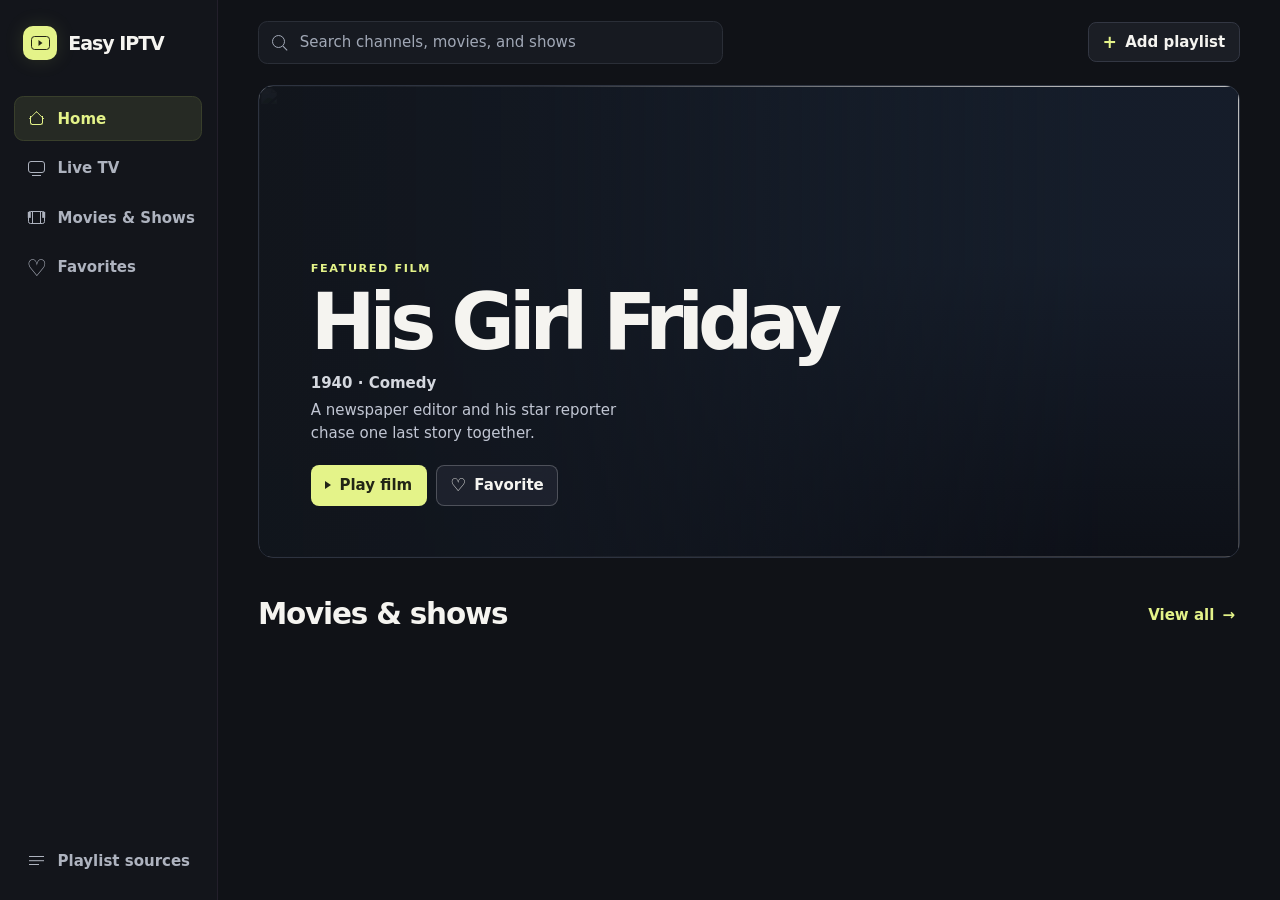
==== index.html @ d3984324 "Add files via upload" ====
<!doctype html>
<html lang="en">
<head>
  <meta charset="utf-8">
  <meta name="viewport" content="width=device-width, initial-scale=1">
  <meta name="color-scheme" content="dark">
  <meta name="theme-color" content="#101217">
  <title>Easy IPTV</title>
  <link rel="icon" href="assets/icon.png" type="image/png">
  <link rel="manifest" href="manifest.webmanifest">
  <link rel="stylesheet" href="styles.css">
  <script defer src="vendor/hls.min.js"></script>
  <script type="module" src="app.js"></script>
</head>
<body>
  <a class="skip-link" href="#main-content">Skip to content</a>
  <div class="app-shell">
    <aside class="sidebar">
      <button type="button" class="brand" data-view="home" aria-label="Easy IPTV home">
        <span class="brand-mark" aria-hidden="true"><span></span></span>
        <span>Easy IPTV</span>
      </button>

      <nav class="navigation" aria-label="Main navigation">
        <button type="button" data-view="home" aria-current="page">
          <span class="icon icon-home" aria-hidden="true"></span><span>Home</span>
        </button>
        <button type="button" data-view="live">
          <span class="icon icon-tv" aria-hidden="true"></span><span>Live TV</span>
        </button>
        <button type="button" data-view="catalog">
          <span class="icon icon-film" aria-hidden="true"></span><span>Movies &amp; Shows</span>
        </button>
        <button type="button" data-view="favorites">
          <span class="icon icon-heart" aria-hidden="true">♡</span><span>Favorites</span>
        </button>
      </nav>

      <button type="button" class="sidebar-sources" data-open-sources>
        <span class="icon icon-sources" aria-hidden="true"></span><span>Playlist sources</span>
      </button>
    </aside>

    <main id="main-content" tabindex="-1">
      <header class="topbar">
        <div class="search-box" role="search">
          <span class="icon icon-search" aria-hidden="true"></span>
          <input type="search" id="search" aria-label="Search channels, movies, and shows" placeholder="Search channels, movies, and shows" autocomplete="off">
          <button type="button" id="search-clear" class="icon-button" aria-label="Clear search" hidden>×</button>
        </div>
        <button type="button" class="button button-outline header-source" data-open-sources>
          <span aria-hidden="true">+</span> Add playlist
        </button>
      </header>

      <div class="content">
        <section data-panel="home" aria-label="Home">
          <article class="hero" aria-labelledby="hero-title">
            <img id="hero-image" src="assets/earth-night.jpg" alt="" width="2400" height="1597" fetchpriority="high">
            <div class="hero-content">
              <p id="hero-kicker" class="eyebrow">Featured film</p>
              <h1 id="hero-title">His Girl Friday</h1>
              <p id="hero-meta" class="hero-meta">1940 <span aria-hidden="true">·</span> Comedy</p>
              <p id="hero-description" class="hero-description">A newspaper editor and his star reporter chase one last story together.</p>
              <div class="button-row">
                <button type="button" class="button button-primary" id="hero-play"><span class="play-symbol" aria-hidden="true"></span> Play film</button>
                <button type="button" class="button button-glass" id="hero-favorite" aria-label="Add featured film to favorites" aria-pressed="false"><span aria-hidden="true">♡</span> Favorite</button>
              </div>
            </div>
          </article>

          <section class="collection" id="continue-section" aria-labelledby="continue-heading" hidden>
            <div class="section-heading"><h2 id="continue-heading">Continue watching</h2></div>
            <div class="media-grid" id="continue-grid"></div>
          </section>

          <section class="collection" aria-labelledby="featured-heading">
            <div class="section-heading">
              <h2 id="featured-heading">Movies &amp; shows</h2>
              <button type="button" class="text-button" data-view="catalog">View all <span aria-hidden="true">→</span></button>
            </div>
            <div class="media-grid" id="featured-grid"></div>
          </section>
        </section>

        <section data-panel="live" aria-labelledby="live-heading" hidden>
          <div class="page-heading">
            <h1 id="live-heading">Live TV</h1>
            <div class="filter-row">
              <label for="channel-group" class="visually-hidden">Filter channels by group</label>
              <select id="channel-group"><option value="all">All groups</option></select>
              <button type="button" class="button button-outline" id="live-refresh">Refresh</button>
            </div>
          </div>
          <p id="live-status" class="view-status" role="status"></p>
          <div class="media-grid channel-grid" id="channel-grid"></div>
        </section>

        <section data-panel="catalog" aria-labelledby="catalog-heading" hidden>
          <div class="page-heading">
            <h1 id="catalog-heading">Movies &amp; shows</h1>
            <div class="filter-row">
              <label for="catalog-kind" class="visually-hidden">Filter the catalog</label>
              <select id="catalog-kind">
                <option value="all">All titles</option>
                <option value="movie">Movies</option>
                <option value="series">Shows</option>
              </select>
            </div>
          </div>
          <div class="media-grid" id="catalog-grid"></div>
        </section>

        <section data-panel="favorites" aria-labelledby="favorites-heading" hidden>
          <div class="page-heading"><h1 id="favorites-heading">Favorites</h1></div>
          <div class="media-grid" id="favorites-grid"></div>
        </section>

        <section data-panel="search" aria-labelledby="search-heading" hidden>
          <div class="page-heading"><h1 id="search-heading">Search results</h1></div>
          <p id="search-status" class="view-status" role="status"></p>
          <div class="media-grid" id="search-grid"></div>
        </section>
      </div>
    </main>
  </div>

  <dialog id="sources-dialog" class="dialog sources-dialog" aria-labelledby="sources-heading">
    <header class="dialog-header">
      <h2 id="sources-heading">Playlist sources</h2>
      <button type="button" class="icon-button close-button" data-close-dialog aria-label="Close playlist sources">×</button>
    </header>
    <div class="dialog-body">
      <form id="playlist-form" class="playlist-form">
        <label for="playlist-url">M3U playlist URL</label>
        <div class="input-action">
          <input type="url" id="playlist-url" name="url" placeholder="https://example.com/channels.m3u" autocomplete="off" required>
          <button type="submit" class="button button-primary">Add URL</button>
        </div>
      </form>
      <div class="file-action">
        <label class="button button-outline" for="playlist-file">Import M3U file</label>
        <input type="file" id="playlist-file" accept=".m3u,.m3u8,audio/x-mpegurl,application/vnd.apple.mpegurl" aria-label="Import M3U file">
      </div>
      <p id="playlist-status" class="view-status" role="status"></p>
      <section class="sources-list-section" aria-labelledby="saved-sources-heading">
        <h3 id="saved-sources-heading">Your sources</h3>
        <div id="playlist-list"></div>
      </section>
    </div>
  </dialog>

  <dialog id="player-dialog" class="dialog player-dialog" aria-labelledby="player-title">
    <header class="dialog-header">
      <div>
        <h2 id="player-title">Player</h2>
        <p id="player-subtitle" class="view-status"></p>
      </div>
      <button type="button" class="icon-button close-button" data-close-dialog aria-label="Close player">×</button>
    </header>
    <div class="dialog-body player-body">
      <video id="video" controls playsinline preload="metadata" aria-label="Video player"></video>
      <div class="player-feedback">
        <p id="player-status" class="view-status" role="status"></p>
        <a id="player-fallback" class="text-button" target="_blank" rel="noopener noreferrer" hidden>Open stream <span aria-hidden="true">↗</span></a>
      </div>
      <section id="episode-section" class="episode-section" aria-labelledby="episodes-heading" hidden>
        <h3 id="episodes-heading">Episodes</h3>
        <div id="episodes" class="episodes"></div>
      </section>
    </div>
  </dialog>

  <div id="toast" class="toast" role="status" hidden></div>
</body>
</html>
---- styles.css ----
:root {
  color-scheme: dark;
  font-family: "Segoe UI Variable Text", "Segoe UI", system-ui, sans-serif;
  color: #f5f4f0;
  background: #101217;
  font-size: 15px;
  --page: #101217;
  --panel: #15181e;
  --control: #1a1d24;
  --text: #f5f4f0;
  --muted: #aeb3bf;
  --accent: #e4f389;
  --accent-hover: #f0ffac;
  --line: #2a2e37;
  --sidebar-width: clamp(12rem, 17vw, 16rem);
  --page-padding: clamp(1.3rem, 3.15vw, 3.5rem);
  --display: "Segoe UI Variable Display", "Segoe UI", system-ui, sans-serif;
}

*, *::before, *::after { box-sizing: border-box; }
[hidden] { display: none !important; }
body { margin: 0; min-width: 18rem; }
button, input, select { font: inherit; }
button { cursor: pointer; }
button:disabled { cursor: wait; opacity: .6; }
a { color: var(--accent); text-underline-offset: .18em; }
h1, h2, h3, p { margin: 0; }
button, a, input, select { -webkit-tap-highlight-color: transparent; }
:focus-visible { outline: 2px solid var(--accent); outline-offset: 4px; }

.visually-hidden,
.file-action input[type="file"] {
  position: absolute;
  width: 1px;
  height: 1px;
  margin: -1px;
  overflow: hidden;
  clip-path: inset(50%);
  white-space: nowrap;
}

.skip-link {
  position: fixed;
  z-index: 5;
  top: .75rem;
  left: .75rem;
  padding: .65rem 1rem;
  color: #151b05;
  background: var(--accent);
  border-radius: .5rem;
  transform: translateY(-170%);
}
.skip-link:focus { transform: none; }

.app-shell { display: grid; grid-template-columns: var(--sidebar-width) minmax(0, 1fr); min-height: 100vh; }
.sidebar {
  position: sticky;
  top: 0;
  height: 100vh;
  min-height: min(29rem, 100vh);
  display: flex;
  flex-direction: column;
  align-items: stretch;
  gap: 2.4rem;
  padding: 1.75rem .95rem 1.1rem;
  border-right: 1px solid #231f2b;
  background: #13151b;
}
.brand {
  display: flex;
  width: fit-content;
  align-items: center;
  gap: .75rem;
  padding: 0 .6rem;
  border: 0;
  color: var(--text);
  background: transparent;
  font-size: 1.27rem;
  font-weight: 750;
  letter-spacing: -.055em;
  white-space: nowrap;
}
.brand-mark {
  display: grid;
  width: 2.25rem;
  height: 2.25rem;
  place-items: center;
  border-radius: .66rem;
  background: var(--accent);
  box-shadow: 0 0 1.35rem #d5f16a20;
  color: #232515;
}
.brand-mark span {
  position: relative;
  width: 1.27rem;
  height: .91rem;
  border: .13rem solid currentColor;
  border-radius: .24rem;
}
.brand-mark span::after {
  position: absolute;
  inset: 50% auto auto 48%;
  border: .20rem solid transparent;
  border-right: 0;
  border-left: .30rem solid currentColor;
  transform: translate(-38%, -50%);
  content: "";
}

.navigation { display: flex; flex-direction: column; gap: .3rem; }
.navigation button,
.sidebar-sources {
  display: flex;
  min-height: 3rem;
  align-items: center;
  gap: .8rem;
  padding: .6rem .8rem;
  border: 1px solid transparent;
  border-radius: .62rem;
  color: var(--muted);
  background: transparent;
  font-weight: 600;
  text-align: left;
  white-space: nowrap;
  transition: color .16s, background .16s, border-color .16s;
}
.navigation button:hover, .sidebar-sources:hover { background: #20232a; color: var(--text); }
.navigation button[aria-current="page"],
.navigation button.active {
  color: var(--accent);
  background: #262a24;
  border-color: #393f2b;
}
.sidebar-sources { margin-top: auto; }

.icon {
  position: relative;
  display: inline-block;
  flex: 0 0 auto;
  width: 1.22rem;
  height: 1.22rem;
  color: inherit;
  font-weight: 500;
  vertical-align: middle;
}
.icon-home::before, .icon-home::after,
.icon-tv::before, .icon-tv::after,
.icon-film::before, .icon-film::after,
.icon-sources::before, .icon-sources::after,
.icon-search::before, .icon-search::after {
  position: absolute;
  display: block;
  content: "";
}
.icon-home::before { inset: .43rem .20rem .15rem; border: 1.5px solid currentColor; border-top: 0; border-radius: 0 0 .16rem .16rem; }
.icon-home::after { inset: .22rem .25rem auto; height: .75rem; border: 1.5px solid currentColor; border-right: 0; border-bottom: 0; transform: rotate(45deg); border-radius: .1rem 0 0; }
.icon-tv::before { inset: .14rem .02rem .30rem; border: 1.5px solid currentColor; border-radius: .2rem; }
.icon-tv::after { inset: auto .33rem .08rem; border-top: 1.5px solid currentColor; }
.icon-film::before { inset: .19rem .05rem .16rem; border: 1.5px solid currentColor; border-radius: .16rem; }
.icon-film::after { inset: .22rem .29rem .18rem; border-inline: 1px solid currentColor; box-shadow: .48rem -.21rem 0 -.20rem currentColor, -.48rem -.21rem 0 -.20rem currentColor; }
.icon-heart { font-family: "Segoe UI Symbol", system-ui, sans-serif; font-size: 1.54rem; line-height: .92; transform: translate(-.05rem, .02rem); }
.icon-sources::before { inset: .27rem .12rem auto; border-top: 1.5px solid currentColor; box-shadow: 0 .28rem currentColor; }
.icon-sources::after { inset: auto .44rem .33rem .12rem; border-top: 1.5px solid currentColor; }
.icon-search::before { inset: .10rem .25rem .25rem .10rem; border: 1.5px solid currentColor; border-radius: 50%; }
.icon-search::after { inset: auto .03rem .17rem auto; width: .43rem; border-top: 1.5px solid currentColor; transform: rotate(45deg); }

main { min-width: 0; }
.topbar {
  display: flex;
  width: 100%;
  max-width: 122rem;
  min-height: 5.65rem;
  align-items: center;
  justify-content: space-between;
  gap: 1rem;
  padding: .8rem var(--page-padding);
  margin-inline: auto;
}
.search-box {
  display: flex;
  width: min(31rem, 100%);
  height: 2.9rem;
  align-items: center;
  gap: .7rem;
  padding: 0 .8rem;
  border: 1px solid var(--line);
  border-radius: .62rem;
  background: #171a21;
  color: #a1a8b6;
}
.search-box:focus-within { border-color: var(--accent); }
.search-box input {
  width: 100%;
  min-width: 0;
  height: 100%;
  border: 0;
  padding: 0;
  background: none;
  color: var(--text);
  outline: none;
}
.search-box input::placeholder { color: #a1a8b6; }
.search-box input::-webkit-search-cancel-button { display: none; }

.button, .icon-button, .text-button {
  display: inline-flex;
  align-items: center;
  justify-content: center;
  gap: .55rem;
  font-weight: 650;
  text-decoration: none;
  transition: background .16s, color .16s, border-color .16s;
}
.button {
  min-height: 2.68rem;
  padding: .57rem .9rem;
  border: 1px solid transparent;
  border-radius: .54rem;
  white-space: nowrap;
}
.button-primary { background: var(--accent); color: #222516; }
.button-primary:hover { background: var(--accent-hover); }
.button-outline { background: #1b1e25; border-color: #333743; color: var(--text); }
.button-outline:hover { background: #252932; border-color: #575b67; }
.button-glass { background: #232733bd; border-color: #ffffff37; color: var(--text); backdrop-filter: blur(.5rem); }
.button-glass:hover { background: #343a48; border-color: #ffffff8a; }
.button-glass[aria-pressed="true"] { border-color: #e4f38985; color: var(--accent); }
.button-glass > [aria-hidden="true"] { font-size: 1.18rem; line-height: 1; }
.header-source > [aria-hidden="true"] { color: var(--accent); font-size: 1.15rem; line-height: .9; }
.icon-button { border: 0; border-radius: .45rem; background: transparent; color: var(--muted); font-size: 1.4rem; height: 2rem; width: 2rem; padding: 0; }
.icon-button:hover { color: var(--text); background: #ffffff18; }
.text-button { min-height: 2.2rem; padding: .2rem .3rem; border: 0; border-radius: .32rem; background: transparent; color: var(--accent); white-space: nowrap; }
.text-button:hover { color: var(--accent-hover); text-decoration: underline; }
.play-symbol { border: .31rem solid transparent; border-right: 0; border-left: .46rem solid currentColor; }

.content {
  width: 100%;
  max-width: 122rem;
  margin-inline: auto;
  padding: 0 var(--page-padding) 3rem;
}
.hero {
  position: relative;
  display: flex;
  min-height: clamp(23rem, 37vw, 32rem);
  isolation: isolate;
  align-items: flex-end;
  overflow: hidden;
  border: 1px solid #2d3340;
  border-radius: 1rem;
  background: #151d2a;
}
.hero img { position: absolute; z-index: -2; inset: 0; width: 100%; height: 100%; object-fit: cover; object-position: 55% 50%; }
.hero::after {
  position: absolute;
  z-index: -1;
  inset: 0;
  background:
    linear-gradient(90deg, #11151cf7 3%, #121720dc 29%, #13192378 55%, #15192306 86%),
    linear-gradient(0deg, #0a0b11bc 0%, #0a0b1100 63%);
  content: "";
}
.hero-content { width: 100%; padding: clamp(1.7rem, 4.05vw, 4.25rem); }
.eyebrow { color: var(--accent); font-size: .75rem; font-weight: 750; letter-spacing: .14em; text-transform: uppercase; }
.hero h1 {
  margin-top: .64rem;
  max-width: 12ch;
  font: 760 clamp(3rem, 6.05vw, 6.35rem)/.96 var(--display);
  letter-spacing: -.077em;
  text-wrap: balance;
}
.hero-meta { margin-top: 1rem; color: #d5d8df; font-weight: 650; }
.hero-description { max-width: 37ch; margin-top: .46rem; color: #c1c6d3; line-height: 1.55; }
.button-row { display: flex; flex-wrap: wrap; gap: .6rem; margin-top: 1.32rem; }

.collection { margin-top: clamp(1.65rem, 3.1vw, 2.9rem); }
.section-heading, .page-heading, .filter-row { display: flex; align-items: center; gap: .7rem; }
.section-heading, .page-heading { justify-content: space-between; margin-bottom: 1rem; }
.section-heading h2 { font: 720 clamp(1.35rem, 2.3vw, 2rem)/1.15 var(--display); letter-spacing: -.04em; }
.page-heading { min-height: 4rem; flex-wrap: wrap; }
.page-heading h1 { font: 750 clamp(2rem, 4vw, 3.5rem)/1.08 var(--display); letter-spacing: -.06em; }
.filter-row select { min-width: 8rem; max-width: 16rem; }

.media-grid { display: grid; grid-template-columns: repeat(auto-fill, minmax(min(100%, 12.75rem), 1fr)); gap: 1rem; }
#featured-grid { grid-template-columns: repeat(3, minmax(0, 1fr)); }
.channel-grid { grid-template-columns: repeat(auto-fill, minmax(min(100%, 11rem), 1fr)); }
.media-card {
  position: relative;
  min-width: 0;
  display: flex;
  flex-direction: column;
  border: 1px solid #2c303a;
  border-radius: .75rem;
  background: #191c23;
  transition: background .18s, border-color .18s, transform .18s;
}
.media-card:hover { background: #21252d; border-color: #656e4f; transform: translateY(-.17rem); }
.card-open { display: flex; flex-direction: column; width: 100%; height: 100%; border: 0; border-radius: inherit; padding: 0; background: transparent; color: var(--text); text-align: left; overflow: hidden; }
.card-art {
  position: relative;
  width: 100%;
  display: grid;
  flex: 0 0 auto;
  place-items: center;
  aspect-ratio: 16 / 10;
  object-fit: cover;
  overflow: hidden;
  background: radial-gradient(75% 95% at 85% 20%, #3c4638, #252d35 60%, #20242a);
  color: #e9f3bf;
  font-size: clamp(1.2rem, 2vw, 2.1rem);
  font-weight: 750;
  letter-spacing: -.05em;
}
.card-art img { position: absolute; inset: 0; width: 100%; height: 100%; object-fit: cover; }
.card-art:has(img) .art-placeholder { display: none; }
img.card-art { display: block; }
.channel-grid .card-art, .channel-art { aspect-ratio: 16 / 9; }
.channel-art img, img.channel-art { object-fit: contain; padding: 1.1rem 1.5rem; }
.card-body { display: grid; width: 100%; gap: .38rem; padding: .81rem .86rem .9rem; }
.card-title { display: block; color: var(--text); font-weight: 700; letter-spacing: -.018em; line-height: 1.27; overflow-wrap: anywhere; }
.card-meta { display: block; color: var(--muted); font-size: .85rem; line-height: 1.24; overflow-wrap: anywhere; }
.card-favorite {
  position: absolute;
  display: grid;
  z-index: 1;
  right: .55rem;
  top: .55rem;
  width: 2.28rem;
  height: 2.28rem;
  place-items: center;
  border: 1px solid #ffffff48;
  border-radius: 50%;
  background: #101217df;
  color: var(--text);
  font: 500 1.35rem/.9 "Segoe UI Symbol", system-ui, sans-serif;
  padding: 0;
}
.card-favorite:hover { border-color: var(--accent); color: var(--accent); }
.card-favorite[aria-pressed="true"] { border-color: var(--accent); color: var(--accent); }
.card-progress { display: block; width: 100%; height: .23rem; margin: .15rem 0 0; accent-color: var(--accent); }
.empty-state { grid-column: 1 / -1; padding: 2rem; border: 1px dashed #424854; border-radius: .72rem; background: #171a20; color: var(--muted); line-height: 1.5; }
.empty-state h2, .empty-state h3 { margin-bottom: .4rem; color: var(--text); }
.view-status { color: var(--muted); font-size: .94rem; line-height: 1.5; }
.view-status:not(:empty) { margin-bottom: .9rem; }
.load-more { grid-column: 1 / -1; justify-self: center; margin-top: .45rem; }

select, .playlist-form input {
  min-height: 2.68rem;
  padding: .58rem .7rem;
  border: 1px solid #3a404b;
  border-radius: .55rem;
  background: #191d25;
  color: var(--text);
}
select { padding-right: 1.25rem; }
.playlist-form input::placeholder { color: #9ca3b4; }

.dialog {
  width: min(38rem, calc(100% - 2rem));
  max-height: calc(100% - 2rem);
  padding: 0;
  border: 1px solid #3d424e;
  border-radius: 1rem;
  background: #171a21;
  color: var(--text);
  box-shadow: 0 1.3rem 5rem #0009;
  scroll-padding: .6rem;
}
.dialog::backdrop { background: #06080bbb; backdrop-filter: blur(.28rem); }
.dialog-header { display: flex; justify-content: space-between; align-items: flex-start; gap: 1rem; padding: 1.25rem 1.35rem; border-bottom: 1px solid var(--line); }
.dialog-header h2 { font: 720 1.54rem/1.2 var(--display); letter-spacing: -.04em; overflow-wrap: anywhere; }
.dialog-header .view-status:not(:empty) { margin: .22rem 0 0; }
.close-button { flex: 0 0 auto; margin: -.1rem -.22rem 0 0; }
.dialog-body { padding: 1.25rem 1.35rem; }
.playlist-form { display: grid; gap: .55rem; }
.playlist-form label { color: #d7d9e0; font-size: .92rem; font-weight: 650; }
.input-action { display: grid; grid-template-columns: minmax(0, 1fr) auto; gap: .55rem; }
.file-action { display: flex; margin-top: .7rem; }
.file-action label { cursor: pointer; }
.file-action:focus-within label { outline: 2px solid var(--accent); outline-offset: 4px; }
.sources-dialog .view-status:not(:empty) { margin-top: .72rem; }
.sources-list-section { margin-top: 1.25rem; }
.sources-list-section h3, .episode-section h3 { margin-bottom: .6rem; font-size: 1rem; font-weight: 720; }
.source-row { display: flex; align-items: center; justify-content: space-between; gap: .75rem; padding: .65rem .68rem; border: 1px solid var(--line); border-radius: .45rem; overflow-wrap: anywhere; }
.source-row + .source-row { margin-top: .45rem; }
.source-row button { flex: 0 0 auto; }
.source-row strong, .source-row small { display: block; }
.source-row small { margin-top: .17rem; color: var(--muted); }

.player-dialog { width: min(66rem, calc(100% - 2rem)); }
.player-body { padding-top: .85rem; }
video { display: block; width: 100%; aspect-ratio: 16 / 9; max-height: 64vh; border-radius: .45rem; background: #020305; }
.player-feedback { display: flex; align-items: center; justify-content: space-between; gap: .7rem; margin-top: .4rem; }
.player-feedback > *:empty { display: none; }
.player-feedback .view-status:not(:empty) { margin: 0; }
.episodes { display: grid; grid-template-columns: repeat(auto-fill, minmax(min(100%, 15rem), 1fr)); gap: .45rem; }
.episode-section { margin-top: .9rem; }
.episode-button { display: block; width: 100%; min-height: 2.55rem; padding: .55rem .7rem; border: 1px solid var(--line); border-radius: .45rem; background: #20242c; color: var(--text); text-align: left; }
.episode-button:hover { background: #30353d; }
.episode-button[aria-pressed="true"] { border-color: #89964f; color: var(--accent); }
.toast { position: fixed; z-index: 10; right: 1rem; bottom: 1rem; max-width: calc(100% - 2rem); padding: .75rem 1rem; border: 1px solid #5f6945; border-radius: .6rem; background: #292f24; color: #f5ffdf; box-shadow: 0 .6rem 2rem #0006; }

@media (min-width: 1300px) {
  #featured-grid { grid-template-columns: repeat(6, minmax(0, 1fr)); }
}

@media (max-width: 900px) {
  :root { --sidebar-width: 11.75rem; }
  .sidebar { padding-inline: .6rem; }
  .navigation button, .sidebar-sources { gap: .5rem; padding-inline: .57rem; font-size: .94rem; }
  .media-grid { grid-template-columns: repeat(auto-fill, minmax(min(100%, 10.65rem), 1fr)); gap: .8rem; }
}

@media (max-width: 680px) {
  :root { --page-padding: .9rem; }
  .app-shell { display: flex; flex-direction: column; }
  .sidebar { position: static; height: auto; min-height: 0; gap: .78rem; padding: .85rem var(--page-padding) .65rem; border-right: 0; border-bottom: 1px solid var(--line); }
  .brand { padding-left: .2rem; }
  .brand-mark { width: 2rem; height: 2rem; }
  .navigation { flex-direction: row; overflow-x: auto; padding: .1rem .16rem .26rem; }
  .navigation button { min-height: 2.4rem; padding: .4rem .54rem; }
  .navigation .icon { display: none; }
  .sidebar-sources { display: none; }
  .topbar { min-height: 4.1rem; gap: .5rem; padding-block: .6rem; }
  .search-box { height: 2.65rem; gap: .43rem; padding-inline: .59rem; }
  .search-box input { font-size: .88rem; }
  .header-source { padding-inline: .55rem; font-size: .88rem; }
  .hero { min-height: 22rem; }
  .hero-content { padding: 1.35rem; }
  .hero img { object-position: 63% 50%; }
  .hero::after { background: linear-gradient(90deg, #11151ce8 6%, #121720a0 58%, #15192300), linear-gradient(0deg, #0a0b11b8, #0a0b110b 80%); }
  .hero h1 { font-size: clamp(2.43rem, 9vw, 4rem); }
  .media-grid, #featured-grid { grid-template-columns: repeat(2, minmax(0, 1fr)); gap: .63rem; }
}

@media (max-width: 360px) {
  .search-box .icon-search { display: none; }
  .filter-row select { max-width: 10.75rem; }
  .dialog-header, .dialog-body { padding-inline: .77rem; }
  .player-feedback { flex-wrap: wrap; }
}

@media (prefers-reduced-motion: reduce) {
  *, *::before, *::after { transition: none !important; }
  .media-card:hover { transform: none; }
}
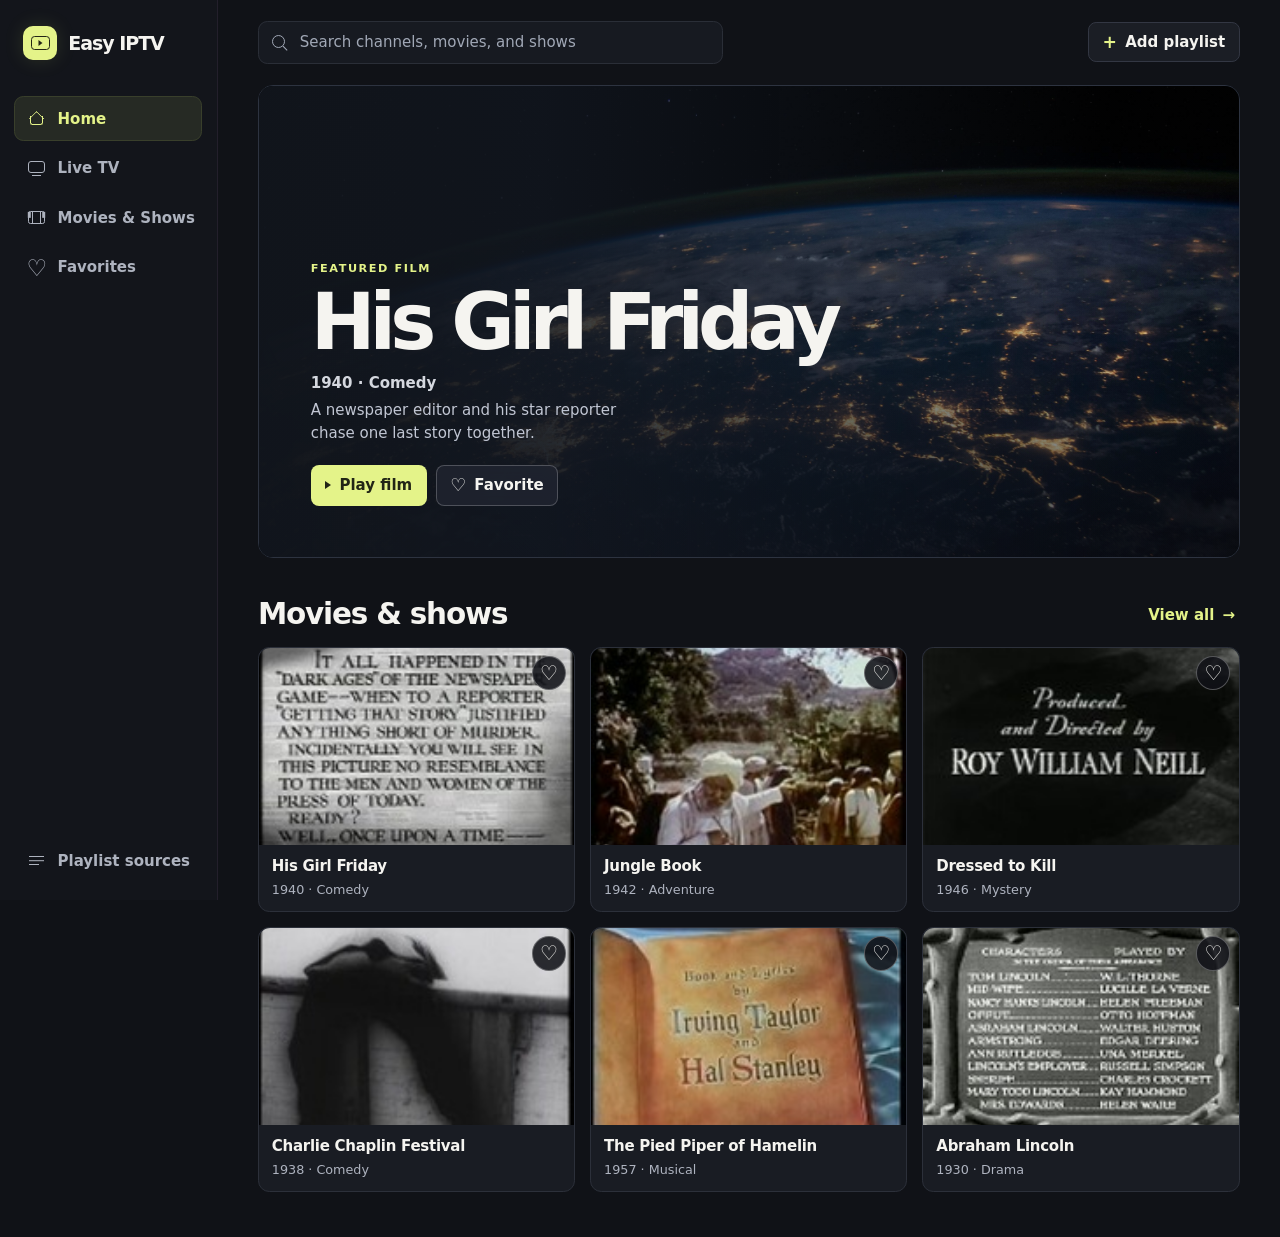
==== commit bf8c6096: "Add files via upload" ====
--- a/index.html
+++ b/index.html
@@ -6,11 +6,455 @@
   <meta name="color-scheme" content="dark">
   <meta name="theme-color" content="#101217">
   <title>Easy IPTV</title>
-  <link rel="icon" href="assets/icon.png" type="image/png">
-  <link rel="manifest" href="manifest.webmanifest">
-  <link rel="stylesheet" href="styles.css">
-  <script defer src="vendor/hls.min.js"></script>
-  <script type="module" src="app.js"></script>
+  <link rel="icon" href="[data-uri]" type="image/png">
+  <style>
+:root {
+  color-scheme: dark;
+  font-family: "Segoe UI Variable Text", "Segoe UI", system-ui, sans-serif;
+  color: #f5f4f0;
+  background: #101217;
+  font-size: 15px;
+  --page: #101217;
+  --panel: #15181e;
+  --control: #1a1d24;
+  --text: #f5f4f0;
+  --muted: #aeb3bf;
+  --accent: #e4f389;
+  --accent-hover: #f0ffac;
+  --line: #2a2e37;
+  --sidebar-width: clamp(12rem, 17vw, 16rem);
+  --page-padding: clamp(1.3rem, 3.15vw, 3.5rem);
+  --display: "Segoe UI Variable Display", "Segoe UI", system-ui, sans-serif;
+}
+
+*, *::before, *::after { box-sizing: border-box; }
+[hidden] { display: none !important; }
+body { margin: 0; min-width: 18rem; }
+button, input, select { font: inherit; }
+button { cursor: pointer; }
+button:disabled { cursor: wait; opacity: .6; }
+a { color: var(--accent); text-underline-offset: .18em; }
+h1, h2, h3, p { margin: 0; }
+button, a, input, select { -webkit-tap-highlight-color: transparent; }
+:focus-visible { outline: 2px solid var(--accent); outline-offset: 4px; }
+
+.visually-hidden,
+.file-action input[type="file"] {
+  position: absolute;
+  width: 1px;
+  height: 1px;
+  margin: -1px;
+  overflow: hidden;
+  clip-path: inset(50%);
+  white-space: nowrap;
+}
+
+.skip-link {
+  position: fixed;
+  z-index: 5;
+  top: .75rem;
+  left: .75rem;
+  padding: .65rem 1rem;
+  color: #151b05;
+  background: var(--accent);
+  border-radius: .5rem;
+  transform: translateY(-170%);
+}
+.skip-link:focus { transform: none; }
+
+.app-shell { display: grid; grid-template-columns: var(--sidebar-width) minmax(0, 1fr); min-height: 100vh; }
+.sidebar {
+  position: sticky;
+  top: 0;
+  height: 100vh;
+  min-height: min(29rem, 100vh);
+  display: flex;
+  flex-direction: column;
+  align-items: stretch;
+  gap: 2.4rem;
+  padding: 1.75rem .95rem 1.1rem;
+  border-right: 1px solid #231f2b;
+  background: #13151b;
+}
+.brand {
+  display: flex;
+  width: fit-content;
+  align-items: center;
+  gap: .75rem;
+  padding: 0 .6rem;
+  border: 0;
+  color: var(--text);
+  background: transparent;
+  font-size: 1.27rem;
+  font-weight: 750;
+  letter-spacing: -.055em;
+  white-space: nowrap;
+}
+.brand-mark {
+  display: grid;
+  width: 2.25rem;
+  height: 2.25rem;
+  place-items: center;
+  border-radius: .66rem;
+  background: var(--accent);
+  box-shadow: 0 0 1.35rem #d5f16a20;
+  color: #232515;
+}
+.brand-mark span {
+  position: relative;
+  width: 1.27rem;
+  height: .91rem;
+  border: .13rem solid currentColor;
+  border-radius: .24rem;
+}
+.brand-mark span::after {
+  position: absolute;
+  inset: 50% auto auto 48%;
+  border: .20rem solid transparent;
+  border-right: 0;
+  border-left: .30rem solid currentColor;
+  transform: translate(-38%, -50%);
+  content: "";
+}
+
+.navigation { display: flex; flex-direction: column; gap: .3rem; }
+.navigation button,
+.sidebar-sources {
+  display: flex;
+  min-height: 3rem;
+  align-items: center;
+  gap: .8rem;
+  padding: .6rem .8rem;
+  border: 1px solid transparent;
+  border-radius: .62rem;
+  color: var(--muted);
+  background: transparent;
+  font-weight: 600;
+  text-align: left;
+  white-space: nowrap;
+  transition: color .16s, background .16s, border-color .16s;
+}
+.navigation button:hover, .sidebar-sources:hover { background: #20232a; color: var(--text); }
+.navigation button[aria-current="page"],
+.navigation button.active {
+  color: var(--accent);
+  background: #262a24;
+  border-color: #393f2b;
+}
+.sidebar-sources { margin-top: auto; }
+
+.icon {
+  position: relative;
+  display: inline-block;
+  flex: 0 0 auto;
+  width: 1.22rem;
+  height: 1.22rem;
+  color: inherit;
+  font-weight: 500;
+  vertical-align: middle;
+}
+.icon-home::before, .icon-home::after,
+.icon-tv::before, .icon-tv::after,
+.icon-film::before, .icon-film::after,
+.icon-sources::before, .icon-sources::after,
+.icon-search::before, .icon-search::after {
+  position: absolute;
+  display: block;
+  content: "";
+}
+.icon-home::before { inset: .43rem .20rem .15rem; border: 1.5px solid currentColor; border-top: 0; border-radius: 0 0 .16rem .16rem; }
+.icon-home::after { inset: .22rem .25rem auto; height: .75rem; border: 1.5px solid currentColor; border-right: 0; border-bottom: 0; transform: rotate(45deg); border-radius: .1rem 0 0; }
+.icon-tv::before { inset: .14rem .02rem .30rem; border: 1.5px solid currentColor; border-radius: .2rem; }
+.icon-tv::after { inset: auto .33rem .08rem; border-top: 1.5px solid currentColor; }
+.icon-film::before { inset: .19rem .05rem .16rem; border: 1.5px solid currentColor; border-radius: .16rem; }
+.icon-film::after { inset: .22rem .29rem .18rem; border-inline: 1px solid currentColor; box-shadow: .48rem -.21rem 0 -.20rem currentColor, -.48rem -.21rem 0 -.20rem currentColor; }
+.icon-heart { font-family: "Segoe UI Symbol", system-ui, sans-serif; font-size: 1.54rem; line-height: .92; transform: translate(-.05rem, .02rem); }
+.icon-sources::before { inset: .27rem .12rem auto; border-top: 1.5px solid currentColor; box-shadow: 0 .28rem currentColor; }
+.icon-sources::after { inset: auto .44rem .33rem .12rem; border-top: 1.5px solid currentColor; }
+.icon-search::before { inset: .10rem .25rem .25rem .10rem; border: 1.5px solid currentColor; border-radius: 50%; }
+.icon-search::after { inset: auto .03rem .17rem auto; width: .43rem; border-top: 1.5px solid currentColor; transform: rotate(45deg); }
+
+main { min-width: 0; }
+.topbar {
+  display: flex;
+  width: 100%;
+  max-width: 122rem;
+  min-height: 5.65rem;
+  align-items: center;
+  justify-content: space-between;
+  gap: 1rem;
+  padding: .8rem var(--page-padding);
+  margin-inline: auto;
+}
+.search-box {
+  display: flex;
+  width: min(31rem, 100%);
+  height: 2.9rem;
+  align-items: center;
+  gap: .7rem;
+  padding: 0 .8rem;
+  border: 1px solid var(--line);
+  border-radius: .62rem;
+  background: #171a21;
+  color: #a1a8b6;
+}
+.search-box:focus-within { border-color: var(--accent); }
+.search-box input {
+  width: 100%;
+  min-width: 0;
+  height: 100%;
+  border: 0;
+  padding: 0;
+  background: none;
+  color: var(--text);
+  outline: none;
+}
+.search-box input::placeholder { color: #a1a8b6; }
+.search-box input::-webkit-search-cancel-button { display: none; }
+
+.button, .icon-button, .text-button {
+  display: inline-flex;
+  align-items: center;
+  justify-content: center;
+  gap: .55rem;
+  font-weight: 650;
+  text-decoration: none;
+  transition: background .16s, color .16s, border-color .16s;
+}
+.button {
+  min-height: 2.68rem;
+  padding: .57rem .9rem;
+  border: 1px solid transparent;
+  border-radius: .54rem;
+  white-space: nowrap;
+}
+.button-primary { background: var(--accent); color: #222516; }
+.button-primary:hover { background: var(--accent-hover); }
+.button-outline { background: #1b1e25; border-color: #333743; color: var(--text); }
+.button-outline:hover { background: #252932; border-color: #575b67; }
+.button-glass { background: #232733bd; border-color: #ffffff37; color: var(--text); backdrop-filter: blur(.5rem); }
+.button-glass:hover { background: #343a48; border-color: #ffffff8a; }
+.button-glass[aria-pressed="true"] { border-color: #e4f38985; color: var(--accent); }
+.button-glass > [aria-hidden="true"] { font-size: 1.18rem; line-height: 1; }
+.header-source > [aria-hidden="true"] { color: var(--accent); font-size: 1.15rem; line-height: .9; }
+.icon-button { border: 0; border-radius: .45rem; background: transparent; color: var(--muted); font-size: 1.4rem; height: 2rem; width: 2rem; padding: 0; }
+.icon-button:hover { color: var(--text); background: #ffffff18; }
+.text-button { min-height: 2.2rem; padding: .2rem .3rem; border: 0; border-radius: .32rem; background: transparent; color: var(--accent); white-space: nowrap; }
+.text-button:hover { color: var(--accent-hover); text-decoration: underline; }
+.play-symbol { border: .31rem solid transparent; border-right: 0; border-left: .46rem solid currentColor; }
+
+.content {
+  width: 100%;
+  max-width: 122rem;
+  margin-inline: auto;
+  padding: 0 var(--page-padding) 3rem;
+}
+.hero {
+  position: relative;
+  display: flex;
+  min-height: clamp(23rem, 37vw, 32rem);
+  isolation: isolate;
+  align-items: flex-end;
+  overflow: hidden;
+  border: 1px solid #2d3340;
+  border-radius: 1rem;
+  background: #151d2a;
+}
+.hero img { position: absolute; z-index: -2; inset: 0; width: 100%; height: 100%; object-fit: cover; object-position: 55% 50%; }
+.hero::after {
+  position: absolute;
+  z-index: -1;
+  inset: 0;
+  background:
+    linear-gradient(90deg, #11151cf7 3%, #121720dc 29%, #13192378 55%, #15192306 86%),
+    linear-gradient(0deg, #0a0b11bc 0%, #0a0b1100 63%);
+  content: "";
+}
+.hero-content { width: 100%; padding: clamp(1.7rem, 4.05vw, 4.25rem); }
+.eyebrow { color: var(--accent); font-size: .75rem; font-weight: 750; letter-spacing: .14em; text-transform: uppercase; }
+.hero h1 {
+  margin-top: .64rem;
+  max-width: 12ch;
+  font: 760 clamp(3rem, 6.05vw, 6.35rem)/.96 var(--display);
+  letter-spacing: -.077em;
+  text-wrap: balance;
+}
+.hero-meta { margin-top: 1rem; color: #d5d8df; font-weight: 650; }
+.hero-description { max-width: 37ch; margin-top: .46rem; color: #c1c6d3; line-height: 1.55; }
+.button-row { display: flex; flex-wrap: wrap; gap: .6rem; margin-top: 1.32rem; }
+
+.collection { margin-top: clamp(1.65rem, 3.1vw, 2.9rem); }
+.section-heading, .page-heading, .filter-row { display: flex; align-items: center; gap: .7rem; }
+.section-heading, .page-heading { justify-content: space-between; margin-bottom: 1rem; }
+.section-heading h2 { font: 720 clamp(1.35rem, 2.3vw, 2rem)/1.15 var(--display); letter-spacing: -.04em; }
+.page-heading { min-height: 4rem; flex-wrap: wrap; }
+.page-heading h1 { font: 750 clamp(2rem, 4vw, 3.5rem)/1.08 var(--display); letter-spacing: -.06em; }
+.filter-row select { min-width: 8rem; max-width: 16rem; }
+
+.media-grid { display: grid; grid-template-columns: repeat(auto-fill, minmax(min(100%, 12.75rem), 1fr)); gap: 1rem; }
+#featured-grid { grid-template-columns: repeat(3, minmax(0, 1fr)); }
+.channel-grid { grid-template-columns: repeat(auto-fill, minmax(min(100%, 11rem), 1fr)); }
+.media-card {
+  position: relative;
+  min-width: 0;
+  display: flex;
+  flex-direction: column;
+  border: 1px solid #2c303a;
+  border-radius: .75rem;
+  background: #191c23;
+  transition: background .18s, border-color .18s, transform .18s;
+}
+.media-card:hover { background: #21252d; border-color: #656e4f; transform: translateY(-.17rem); }
+.card-open { display: flex; flex-direction: column; width: 100%; height: 100%; border: 0; border-radius: inherit; padding: 0; background: transparent; color: var(--text); text-align: left; overflow: hidden; }
+.card-art {
+  position: relative;
+  width: 100%;
+  display: grid;
+  flex: 0 0 auto;
+  place-items: center;
+  aspect-ratio: 16 / 10;
+  object-fit: cover;
+  overflow: hidden;
+  background: radial-gradient(75% 95% at 85% 20%, #3c4638, #252d35 60%, #20242a);
+  color: #e9f3bf;
+  font-size: clamp(1.2rem, 2vw, 2.1rem);
+  font-weight: 750;
+  letter-spacing: -.05em;
+}
+.card-art img { position: absolute; inset: 0; width: 100%; height: 100%; object-fit: cover; }
+.card-art:has(img) .art-placeholder { display: none; }
+img.card-art { display: block; }
+.channel-grid .card-art, .channel-art { aspect-ratio: 16 / 9; }
+.channel-art img, img.channel-art { object-fit: contain; padding: 1.1rem 1.5rem; }
+.card-body { display: grid; width: 100%; gap: .38rem; padding: .81rem .86rem .9rem; }
+.card-title { display: block; color: var(--text); font-weight: 700; letter-spacing: -.018em; line-height: 1.27; overflow-wrap: anywhere; }
+.card-meta { display: block; color: var(--muted); font-size: .85rem; line-height: 1.24; overflow-wrap: anywhere; }
+.card-favorite {
+  position: absolute;
+  display: grid;
+  z-index: 1;
+  right: .55rem;
+  top: .55rem;
+  width: 2.28rem;
+  height: 2.28rem;
+  place-items: center;
+  border: 1px solid #ffffff48;
+  border-radius: 50%;
+  background: #101217df;
+  color: var(--text);
+  font: 500 1.35rem/.9 "Segoe UI Symbol", system-ui, sans-serif;
+  padding: 0;
+}
+.card-favorite:hover { border-color: var(--accent); color: var(--accent); }
+.card-favorite[aria-pressed="true"] { border-color: var(--accent); color: var(--accent); }
+.card-progress { display: block; width: 100%; height: .23rem; margin: .15rem 0 0; accent-color: var(--accent); }
+.empty-state { grid-column: 1 / -1; padding: 2rem; border: 1px dashed #424854; border-radius: .72rem; background: #171a20; color: var(--muted); line-height: 1.5; }
+.empty-state h2, .empty-state h3 { margin-bottom: .4rem; color: var(--text); }
+.view-status { color: var(--muted); font-size: .94rem; line-height: 1.5; }
+.view-status:not(:empty) { margin-bottom: .9rem; }
+.load-more { grid-column: 1 / -1; justify-self: center; margin-top: .45rem; }
+
+select, .playlist-form input {
+  min-height: 2.68rem;
+  padding: .58rem .7rem;
+  border: 1px solid #3a404b;
+  border-radius: .55rem;
+  background: #191d25;
+  color: var(--text);
+}
+select { padding-right: 1.25rem; }
+.playlist-form input::placeholder { color: #9ca3b4; }
+
+.dialog {
+  width: min(38rem, calc(100% - 2rem));
+  max-height: calc(100% - 2rem);
+  padding: 0;
+  border: 1px solid #3d424e;
+  border-radius: 1rem;
+  background: #171a21;
+  color: var(--text);
+  box-shadow: 0 1.3rem 5rem #0009;
+  scroll-padding: .6rem;
+}
+.dialog::backdrop { background: #06080bbb; backdrop-filter: blur(.28rem); }
+.dialog-header { display: flex; justify-content: space-between; align-items: flex-start; gap: 1rem; padding: 1.25rem 1.35rem; border-bottom: 1px solid var(--line); }
+.dialog-header h2 { font: 720 1.54rem/1.2 var(--display); letter-spacing: -.04em; overflow-wrap: anywhere; }
+.dialog-header .view-status:not(:empty) { margin: .22rem 0 0; }
+.close-button { flex: 0 0 auto; margin: -.1rem -.22rem 0 0; }
+.dialog-body { padding: 1.25rem 1.35rem; }
+.playlist-form { display: grid; gap: .55rem; }
+.playlist-form label { color: #d7d9e0; font-size: .92rem; font-weight: 650; }
+.input-action { display: grid; grid-template-columns: minmax(0, 1fr) auto; gap: .55rem; }
+.file-action { display: flex; margin-top: .7rem; }
+.file-action label { cursor: pointer; }
+.file-action:focus-within label { outline: 2px solid var(--accent); outline-offset: 4px; }
+.sources-dialog .view-status:not(:empty) { margin-top: .72rem; }
+.sources-list-section { margin-top: 1.25rem; }
+.sources-list-section h3, .episode-section h3 { margin-bottom: .6rem; font-size: 1rem; font-weight: 720; }
+.source-row { display: flex; align-items: center; justify-content: space-between; gap: .75rem; padding: .65rem .68rem; border: 1px solid var(--line); border-radius: .45rem; overflow-wrap: anywhere; }
+.source-row + .source-row { margin-top: .45rem; }
+.source-row button { flex: 0 0 auto; }
+.source-row strong, .source-row small { display: block; }
+.source-row small { margin-top: .17rem; color: var(--muted); }
+
+.player-dialog { width: min(66rem, calc(100% - 2rem)); }
+.player-body { padding-top: .85rem; }
+video { display: block; width: 100%; aspect-ratio: 16 / 9; max-height: 64vh; border-radius: .45rem; background: #020305; }
+.player-feedback { display: flex; align-items: center; justify-content: space-between; gap: .7rem; margin-top: .4rem; }
+.player-feedback > *:empty { display: none; }
+.player-feedback .view-status:not(:empty) { margin: 0; }
+.episodes { display: grid; grid-template-columns: repeat(auto-fill, minmax(min(100%, 15rem), 1fr)); gap: .45rem; }
+.episode-section { margin-top: .9rem; }
+.episode-button { display: block; width: 100%; min-height: 2.55rem; padding: .55rem .7rem; border: 1px solid var(--line); border-radius: .45rem; background: #20242c; color: var(--text); text-align: left; }
+.episode-button:hover { background: #30353d; }
+.episode-button[aria-pressed="true"] { border-color: #89964f; color: var(--accent); }
+.toast { position: fixed; z-index: 10; right: 1rem; bottom: 1rem; max-width: calc(100% - 2rem); padding: .75rem 1rem; border: 1px solid #5f6945; border-radius: .6rem; background: #292f24; color: #f5ffdf; box-shadow: 0 .6rem 2rem #0006; }
+
+@media (min-width: 1300px) {
+  #featured-grid { grid-template-columns: repeat(6, minmax(0, 1fr)); }
+}
+
+@media (max-width: 900px) {
+  :root { --sidebar-width: 11.75rem; }
+  .sidebar { padding-inline: .6rem; }
+  .navigation button, .sidebar-sources { gap: .5rem; padding-inline: .57rem; font-size: .94rem; }
+  .media-grid { grid-template-columns: repeat(auto-fill, minmax(min(100%, 10.65rem), 1fr)); gap: .8rem; }
+}
+
+@media (max-width: 680px) {
+  :root { --page-padding: .9rem; }
+  .app-shell { display: flex; flex-direction: column; }
+  .sidebar { position: static; height: auto; min-height: 0; gap: .78rem; padding: .85rem var(--page-padding) .65rem; border-right: 0; border-bottom: 1px solid var(--line); }
+  .brand { padding-left: .2rem; }
+  .brand-mark { width: 2rem; height: 2rem; }
+  .navigation { flex-direction: row; overflow-x: auto; padding: .1rem .16rem .26rem; }
+  .navigation button { min-height: 2.4rem; padding: .4rem .54rem; }
+  .navigation .icon { display: none; }
+  .sidebar-sources { display: none; }
+  .topbar { min-height: 4.1rem; gap: .5rem; padding-block: .6rem; }
+  .search-box { height: 2.65rem; gap: .43rem; padding-inline: .59rem; }
+  .search-box input { font-size: .88rem; }
+  .header-source { padding-inline: .55rem; font-size: .88rem; }
+  .hero { min-height: 22rem; }
+  .hero-content { padding: 1.35rem; }
+  .hero img { object-position: 63% 50%; }
+  .hero::after { background: linear-gradient(90deg, #11151ce8 6%, #121720a0 58%, #15192300), linear-gradient(0deg, #0a0b11b8, #0a0b110b 80%); }
+  .hero h1 { font-size: clamp(2.43rem, 9vw, 4rem); }
+  .media-grid, #featured-grid { grid-template-columns: repeat(2, minmax(0, 1fr)); gap: .63rem; }
+}
+
+@media (max-width: 360px) {
+  .search-box .icon-search { display: none; }
+  .filter-row select { max-width: 10.75rem; }
+  .dialog-header, .dialog-body { padding-inline: .77rem; }
+  .player-feedback { flex-wrap: wrap; }
+}
+
+@media (prefers-reduced-motion: reduce) {
+  *, *::before, *::after { transition: none !important; }
+  .media-card:hover { transform: none; }
+}
+  </style>
 </head>
 <body>
   <a class="skip-link" href="#main-content">Skip to content</a>
@@ -56,7 +500,7 @@
       <div class="content">
         <section data-panel="home" aria-label="Home">
           <article class="hero" aria-labelledby="hero-title">
-            <img id="hero-image" src="assets/earth-night.jpg" alt="" width="2400" height="1597" fetchpriority="high">
+            <img id="hero-image" src="[data-uri]